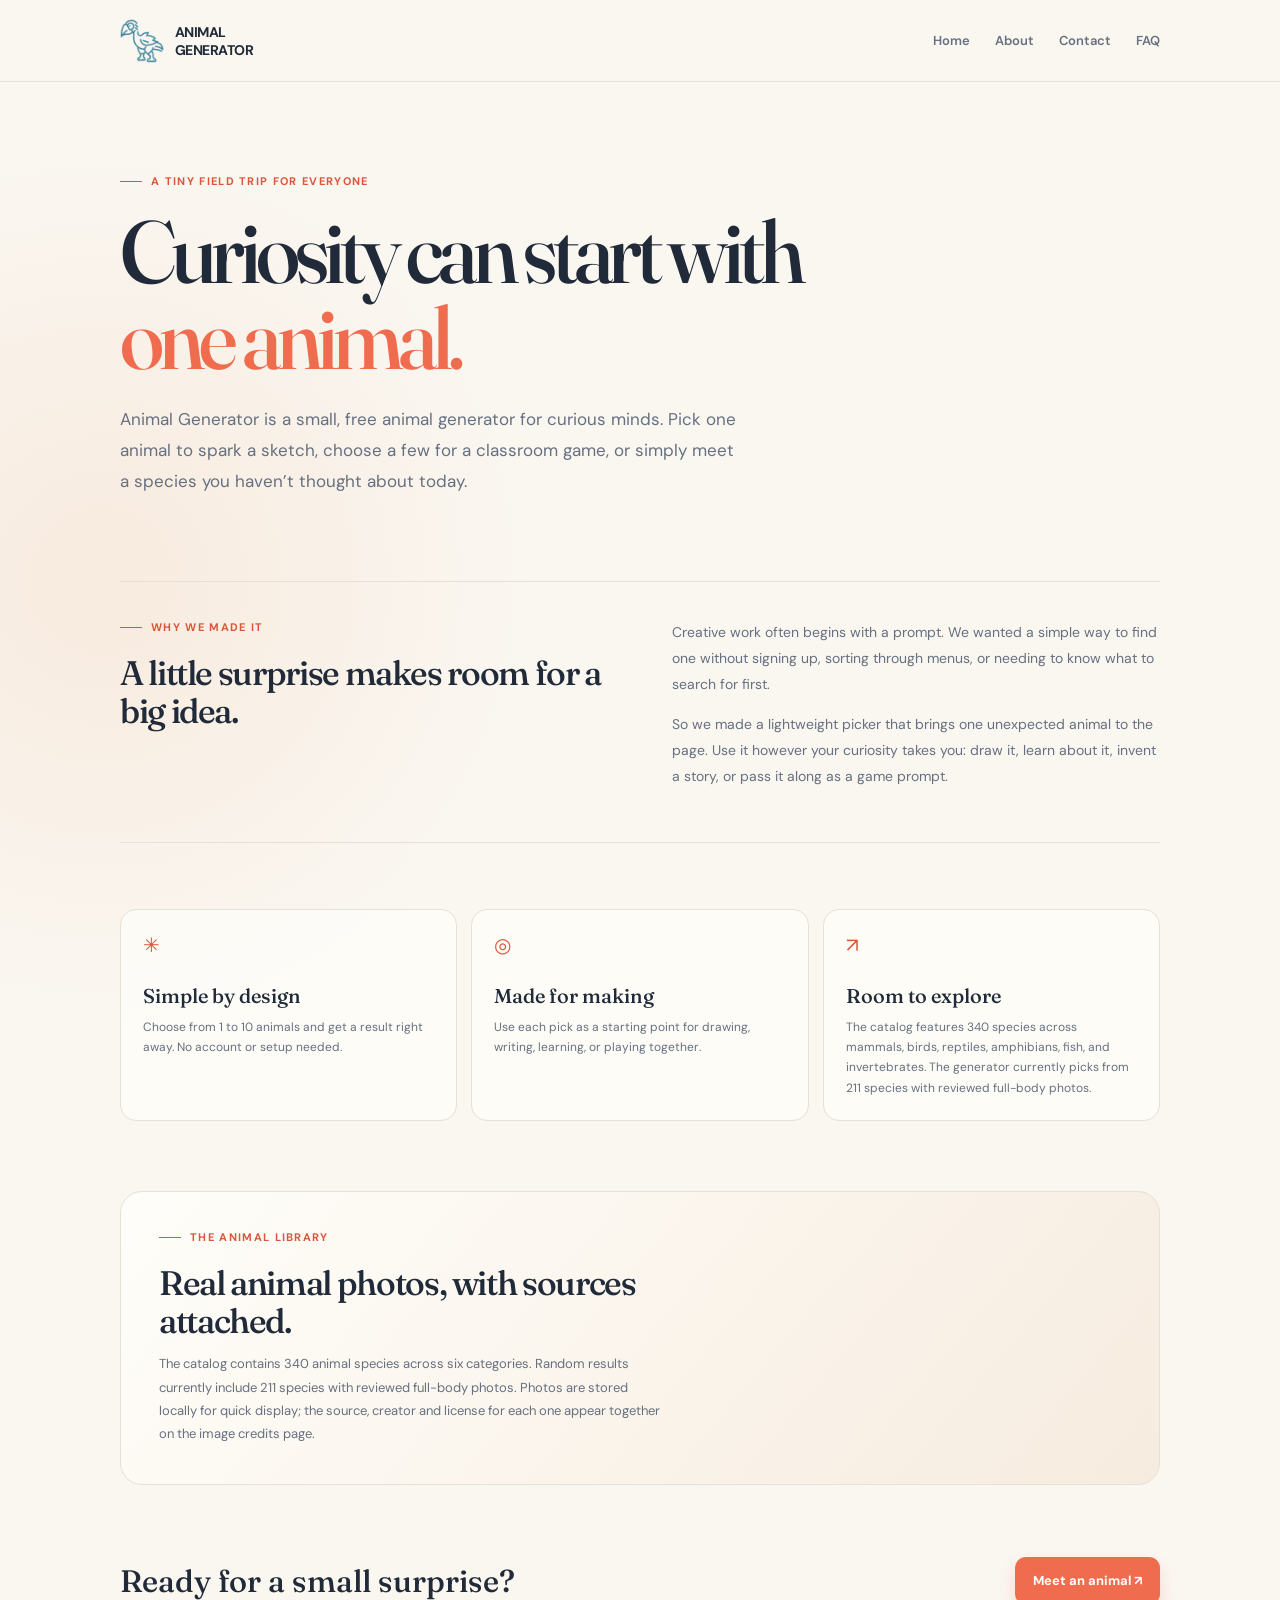
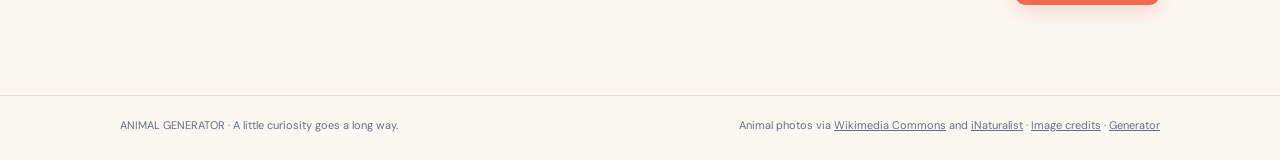
==== animal-generator/about.html @ 0841b2e3 "Add five animal filters and enforce full-body photo review" ====
<!doctype html>
<html lang="en">
  <head>
    <meta charset="UTF-8" />
    <meta name="viewport" content="width=device-width, initial-scale=1" />
    <meta name="theme-color" content="#faf7f1" />
    <meta name="description" content="Learn why we made Animal Generator, how its 340-species catalog works, and how to use the free random animal generator for creative prompts and classroom games." />
    <link rel="canonical" href="https://animal-generator.net/about" />
    <meta property="og:type" content="website" />
    <meta property="og:title" content="About Animal Generator | Random Animal Generator" />
    <meta property="og:description" content="Learn how the animal catalog works and use the free random animal generator for creative prompts and classroom games." />
    <meta property="og:url" content="https://animal-generator.net/about" />
    <title>About Animal Generator | Random Animal Generator</title>
    <link rel="preconnect" href="https://fonts.googleapis.com" />
    <link rel="preconnect" href="https://fonts.gstatic.com" crossorigin />
    <link href="https://fonts.googleapis.com/css2?family=DM+Sans:wght@400;500;600;700&family=Fraunces:opsz,wght@9..144,500;9..144,600&display=swap" rel="stylesheet" />
    <style>
      :root { color-scheme: light; --paper:#faf7f1; --ink:#202a39; --muted:#667080; --coral:#f06c4e; --coral-dark:#db5539; --line:#e6e0d6; --white:#fffefa; }
      * { box-sizing:border-box; }
      body { margin:0; color:var(--ink); background:radial-gradient(ellipse at 8% 33%,rgba(244,211,188,.35),transparent 28rem),var(--paper); font-family:"DM Sans",sans-serif; -webkit-font-smoothing:antialiased; }
      a { color:inherit; }
      .shell { width:min(100% - 48px,1040px); margin:0 auto; }
      header { height:82px; border-bottom:1px solid var(--line); display:flex; align-items:center; }
      .nav { display:flex; align-items:center; justify-content:space-between; }
      .brand { display:inline-flex; align-items:center; gap:11px; text-decoration:none; }
      .brand-logo { width:44px; height:44px; flex:0 0 44px; object-fit:contain; }
      .brand-name { font-size:14px; font-weight:700; letter-spacing:-.04em; }
      .nav-links { display:flex; gap:25px; }
      .nav-link { color:var(--muted); text-decoration:none; font-size:13px; font-weight:600; }
      .nav-link:hover { color:var(--coral-dark); }
      main { padding:92px 0 90px; }
      .hero { max-width:780px; padding-bottom:68px; }
      .eyebrow { display:flex; align-items:center; gap:9px; margin-bottom:20px; color:var(--coral-dark); font-size:11px; font-weight:700; letter-spacing:.12em; text-transform:uppercase; }
      .eyebrow::before { content:""; width:22px; height:1px; background:currentColor; }
      h1,h2,h3,p { margin-top:0; }
      h1 { max-width:760px; margin-bottom:24px; font:500 clamp(52px,8vw,88px)/.98 Fraunces,Georgia,serif; letter-spacing:-.06em; }
      h1 em { color:var(--coral); font-style:normal; }
      .lead { max-width:620px; color:var(--muted); font-size:17px; line-height:1.8; }
      .manifesto { display:grid; grid-template-columns:1fr 1fr; gap:64px; padding:38px 0; border-top:1px solid var(--line); border-bottom:1px solid var(--line); }
      .manifesto h2,.section-heading { font:500 34px/1.12 Fraunces,Georgia,serif; letter-spacing:-.04em; }
      .manifesto p,.section-copy { color:var(--muted); font-size:14px; line-height:1.85; }
      .principles { display:grid; grid-template-columns:repeat(3,1fr); gap:14px; padding:66px 0 70px; }
      .principle { min-height:180px; padding:22px; border:1px solid var(--line); border-radius:16px; background:rgba(255,254,250,.74); }
      .principle-icon { display:block; margin-bottom:25px; color:var(--coral-dark); font-size:20px; }
      .principle h3 { margin-bottom:9px; font:500 20px Fraunces,Georgia,serif; }
      .principle p { margin:0; color:var(--muted); font-size:12px; line-height:1.7; }
      .illustrations { display:grid; grid-template-columns:1.1fr .9fr; gap:50px; align-items:center; padding:38px; border:1px solid var(--line); border-radius:22px; background:linear-gradient(130deg,rgba(255,254,250,.96),rgba(245,231,216,.72)); }
      .illustrations h2 { margin-bottom:12px; font:500 34px/1.12 Fraunces,Georgia,serif; letter-spacing:-.04em; }
      .illustrations p { margin:0; color:var(--muted); font-size:13px; line-height:1.8; }
      .cta { display:flex; align-items:center; justify-content:space-between; gap:25px; padding-top:72px; }
      .cta h2 { margin:0; font:500 31px Fraunces,Georgia,serif; }
      .button { min-height:48px; padding:0 18px; border-radius:11px; display:inline-flex; align-items:center; justify-content:center; background:var(--coral); color:white; font-size:13px; font-weight:700; text-decoration:none; box-shadow:0 8px 18px rgba(240,108,78,.2); }
      .button:hover { background:var(--coral-dark); }
      footer { border-top:1px solid var(--line); padding:22px 0 28px; color:var(--muted); font-size:11px; }
      .footer-inner { display:flex; justify-content:space-between; gap:18px; }
      @media(max-width:700px) {
        .shell { width:min(100% - 32px,560px); }
        header { height:70px; }
        .nav-links { gap:14px; }
        .nav-link { font-size:11px; }
        main { padding:59px 0 60px; }
        .hero { padding-bottom:48px; }
        .lead { font-size:15px; }
        .manifesto,.illustrations { grid-template-columns:1fr; gap:18px; }
        .manifesto { padding:29px 0; }
        .principles { grid-template-columns:1fr; padding:48px 0; }
        .principle { min-height:0; }
        .principle-icon { margin-bottom:16px; }
        .illustrations { padding:24px; }
        .cta { align-items:flex-start; flex-direction:column; padding-top:52px; }
        .footer-inner { flex-direction:column; }
      }
    </style>
  </head>
  <body>
    <header>
      <nav class="shell nav" aria-label="Main navigation">
        <a class="brand" href="/" aria-label="Animal Generator home"><img class="brand-logo" src="assets/animal-generator-logo.png" alt="" width="44" height="44" /><span class="brand-name">ANIMAL<br />GENERATOR</span></a>
        <div class="nav-links"><a class="nav-link" href="/">Home</a><a class="nav-link" href="/about" aria-current="page">About</a><a class="nav-link" href="/contact">Contact</a><a class="nav-link" href="/#faq">FAQ</a></div>
      </nav>
    </header>
    <main class="shell">
      <section class="hero" aria-labelledby="about-title">
        <div class="eyebrow">A tiny field trip for everyone</div>
        <h1 id="about-title">Curiosity can start with <em>one animal.</em></h1>
        <p class="lead">Animal Generator is a small, free animal generator for curious minds. Pick one animal to spark a sketch, choose a few for a classroom game, or simply meet a species you haven’t thought about today.</p>
      </section>
      <section class="manifesto" aria-labelledby="why-title">
        <div><div class="eyebrow">Why we made it</div><h2 id="why-title">A little surprise makes room for a big idea.</h2></div>
        <div><p>Creative work often begins with a prompt. We wanted a simple way to find one without signing up, sorting through menus, or needing to know what to search for first.</p><p>So we made a lightweight picker that brings one unexpected animal to the page. Use it however your curiosity takes you: draw it, learn about it, invent a story, or pass it along as a game prompt.</p></div>
      </section>
      <section class="principles" aria-label="What matters to us">
        <article class="principle"><span class="principle-icon" aria-hidden="true">✳</span><h3>Simple by design</h3><p>Choose from 1 to 10 animals and get a result right away. No account or setup needed.</p></article>
        <article class="principle"><span class="principle-icon" aria-hidden="true">◎</span><h3>Made for making</h3><p>Use each pick as a starting point for drawing, writing, learning, or playing together.</p></article>
        <article class="principle"><span class="principle-icon" aria-hidden="true">↗</span><h3>Room to explore</h3><p>The catalog features 340 species across mammals, birds, reptiles, amphibians, fish, and invertebrates. The generator currently picks from 211 species with reviewed full-body photos.</p></article>
      </section>
      <section class="illustrations" aria-labelledby="art-title">
        <div><div class="eyebrow">The animal library</div><h2 id="art-title">Real animal photos, with sources attached.</h2><p>The catalog contains 340 animal species across six categories. Random results currently include 211 species with reviewed full-body photos. Photos are stored locally for quick display; the source, creator and license for each one appear together on the image credits page.</p></div>
      </section>
      <section class="cta" aria-label="Try the animal generator"><h2>Ready for a small surprise?</h2><a class="button" href="/">Meet an animal <span aria-hidden="true">&nbsp;↗</span></a></section>
    </main>
    <footer><div class="shell footer-inner"><span>ANIMAL GENERATOR · A little curiosity goes a long way.</span><span>Animal photos via <a href="https://commons.wikimedia.org/">Wikimedia Commons</a> and <a href="https://www.inaturalist.org/">iNaturalist</a> · <a href="/animal-image-credits">Image credits</a> · <a href="/">Generator</a></span></div></footer>
  </body>
</html>
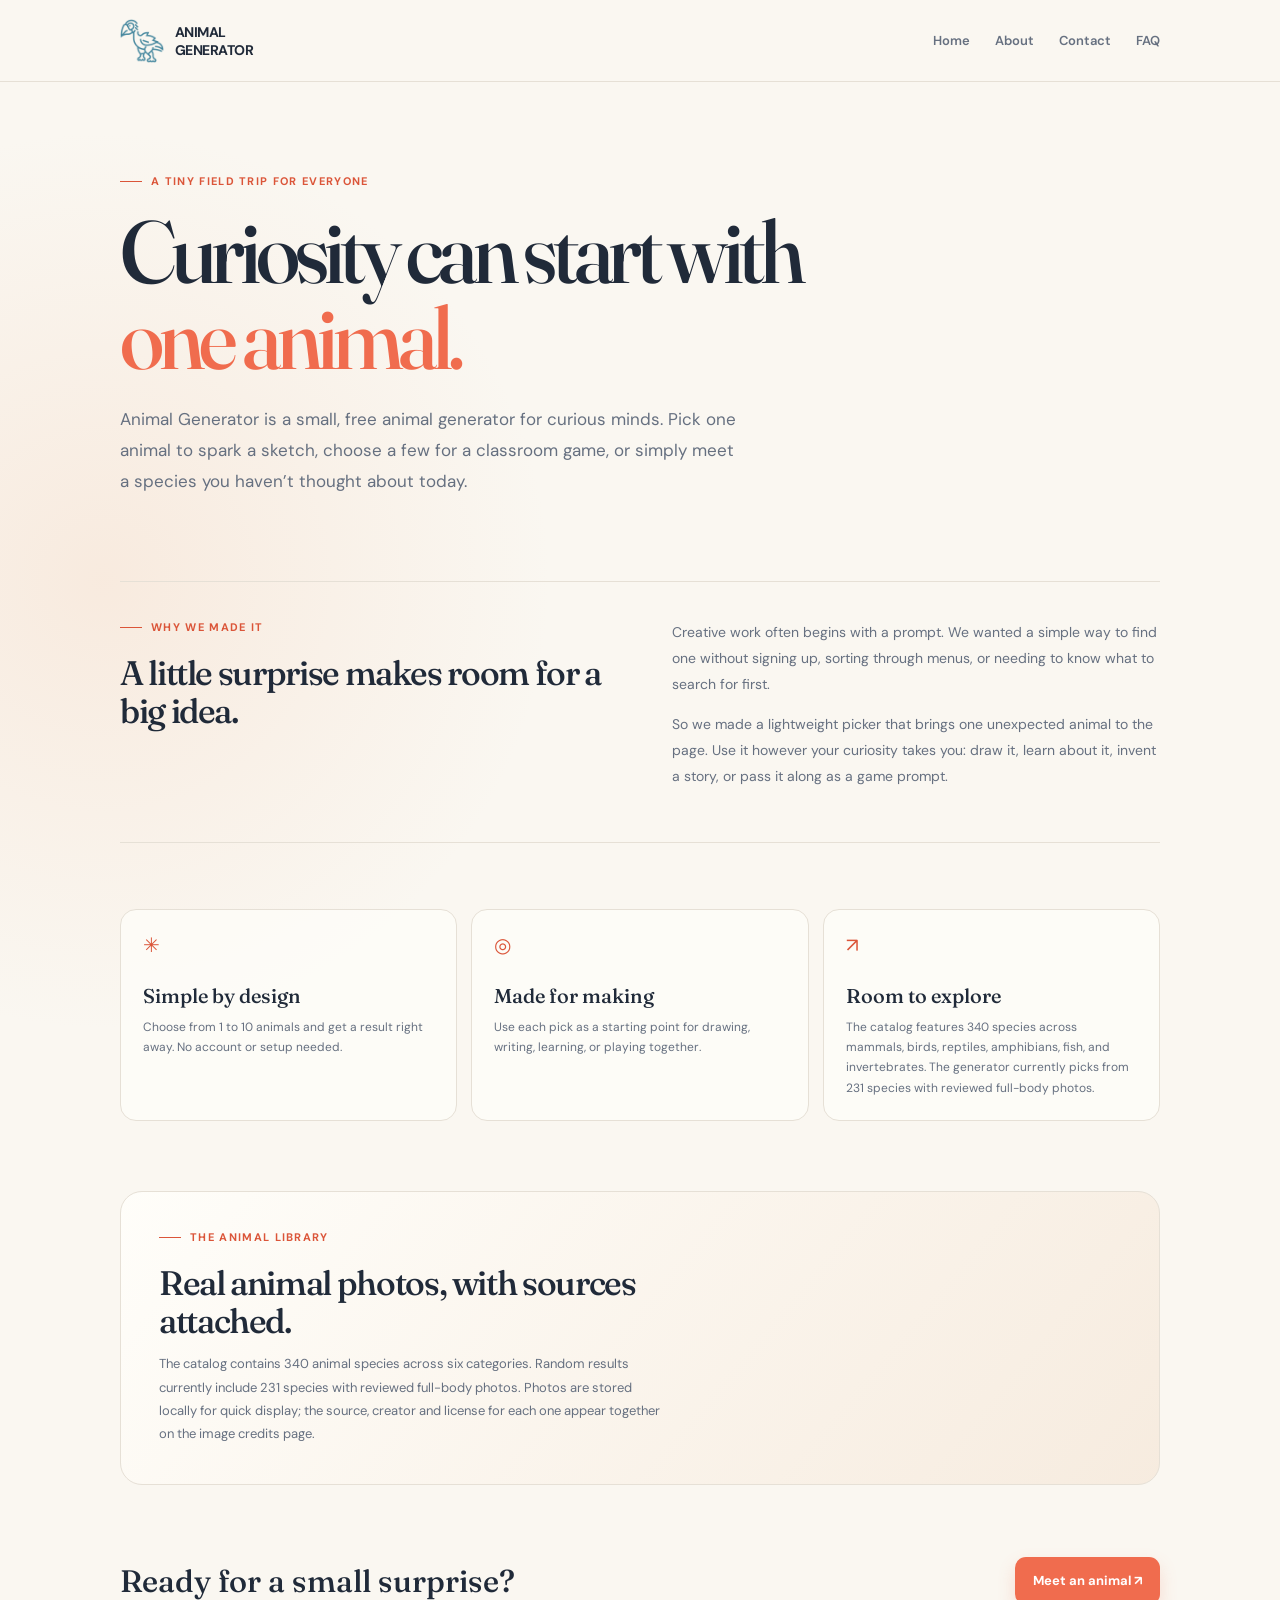
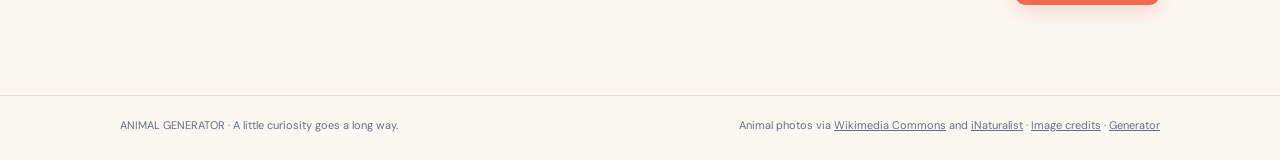
==== commit 36d824eb: "Add 20 individually reviewed full-body animal photos" ====
--- a/animal-generator/about.html
+++ b/animal-generator/about.html
@@ -2,6 +2,8 @@
 <html lang="en">
   <head>
     <meta charset="UTF-8" />
+    <link rel="icon" type="image/x-icon" sizes="16x16 32x32 48x48 64x64 128x128" href="/favicon.ico" />
+    <link rel="icon" type="image/png" sizes="200x200" href="/assets/animal-generator-logo.png" />
     <meta name="viewport" content="width=device-width, initial-scale=1" />
     <meta name="theme-color" content="#faf7f1" />
     <meta name="description" content="Learn why we made Animal Generator, how its 340-species catalog works, and how to use the free random animal generator for creative prompts and classroom games." />
@@ -92,10 +94,10 @@
       <section class="principles" aria-label="What matters to us">
         <article class="principle"><span class="principle-icon" aria-hidden="true">✳</span><h3>Simple by design</h3><p>Choose from 1 to 10 animals and get a result right away. No account or setup needed.</p></article>
         <article class="principle"><span class="principle-icon" aria-hidden="true">◎</span><h3>Made for making</h3><p>Use each pick as a starting point for drawing, writing, learning, or playing together.</p></article>
-        <article class="principle"><span class="principle-icon" aria-hidden="true">↗</span><h3>Room to explore</h3><p>The catalog features 340 species across mammals, birds, reptiles, amphibians, fish, and invertebrates. The generator currently picks from 211 species with reviewed full-body photos.</p></article>
+        <article class="principle"><span class="principle-icon" aria-hidden="true">↗</span><h3>Room to explore</h3><p>The catalog features 340 species across mammals, birds, reptiles, amphibians, fish, and invertebrates. The generator currently picks from 231 species with reviewed full-body photos.</p></article>
       </section>
       <section class="illustrations" aria-labelledby="art-title">
-        <div><div class="eyebrow">The animal library</div><h2 id="art-title">Real animal photos, with sources attached.</h2><p>The catalog contains 340 animal species across six categories. Random results currently include 211 species with reviewed full-body photos. Photos are stored locally for quick display; the source, creator and license for each one appear together on the image credits page.</p></div>
+        <div><div class="eyebrow">The animal library</div><h2 id="art-title">Real animal photos, with sources attached.</h2><p>The catalog contains 340 animal species across six categories. Random results currently include 231 species with reviewed full-body photos. Photos are stored locally for quick display; the source, creator and license for each one appear together on the image credits page.</p></div>
       </section>
       <section class="cta" aria-label="Try the animal generator"><h2>Ready for a small surprise?</h2><a class="button" href="/">Meet an animal <span aria-hidden="true">&nbsp;↗</span></a></section>
     </main>
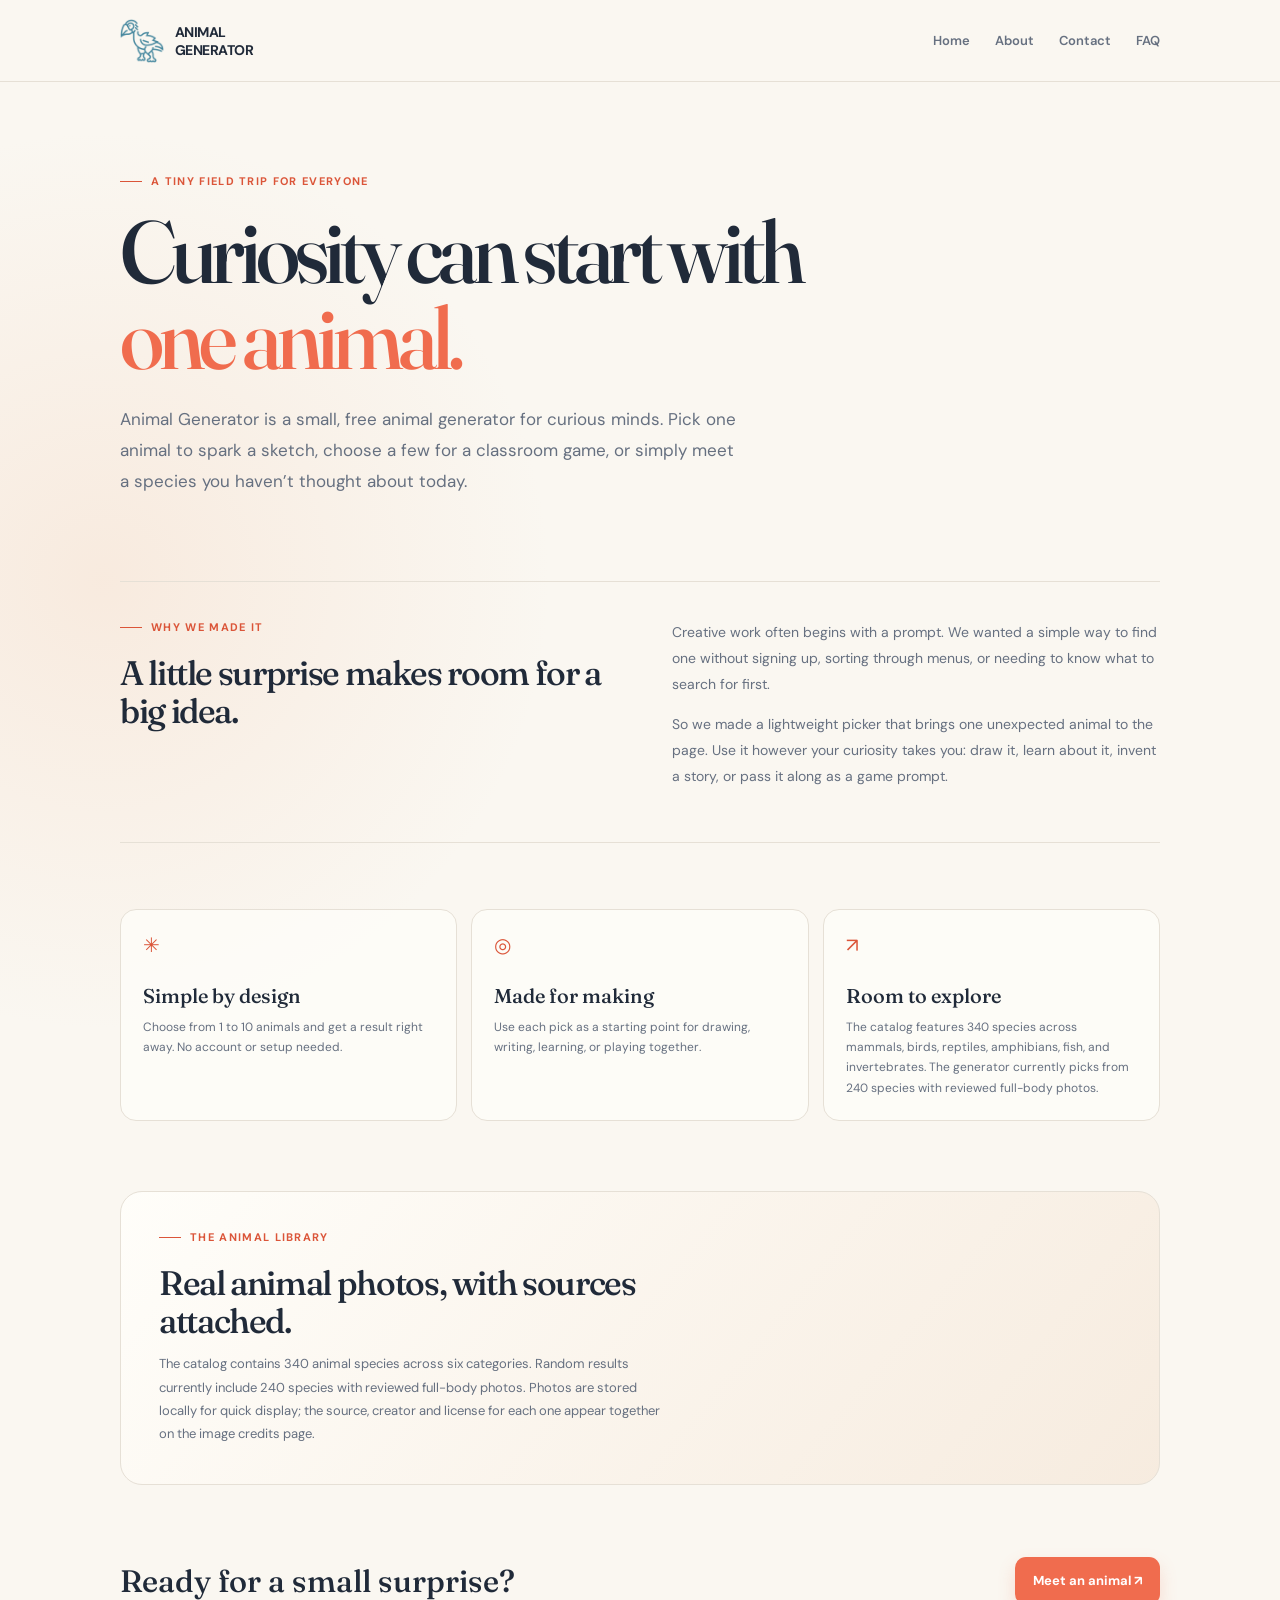
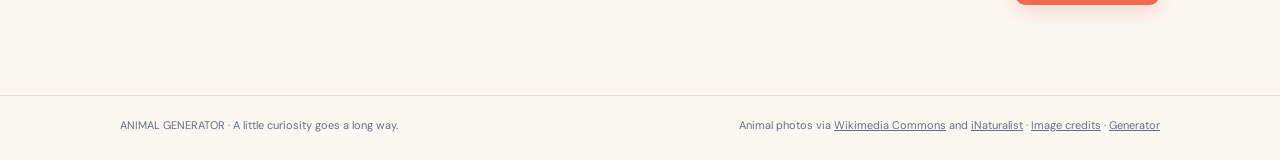
==== commit fd6c0b7f: "Add nine reviewed animal photos and expand generator to 240 species" ====
--- a/animal-generator/about.html
+++ b/animal-generator/about.html
@@ -94,10 +94,10 @@
       <section class="principles" aria-label="What matters to us">
         <article class="principle"><span class="principle-icon" aria-hidden="true">✳</span><h3>Simple by design</h3><p>Choose from 1 to 10 animals and get a result right away. No account or setup needed.</p></article>
         <article class="principle"><span class="principle-icon" aria-hidden="true">◎</span><h3>Made for making</h3><p>Use each pick as a starting point for drawing, writing, learning, or playing together.</p></article>
-        <article class="principle"><span class="principle-icon" aria-hidden="true">↗</span><h3>Room to explore</h3><p>The catalog features 340 species across mammals, birds, reptiles, amphibians, fish, and invertebrates. The generator currently picks from 231 species with reviewed full-body photos.</p></article>
+        <article class="principle"><span class="principle-icon" aria-hidden="true">↗</span><h3>Room to explore</h3><p>The catalog features 340 species across mammals, birds, reptiles, amphibians, fish, and invertebrates. The generator currently picks from 240 species with reviewed full-body photos.</p></article>
       </section>
       <section class="illustrations" aria-labelledby="art-title">
-        <div><div class="eyebrow">The animal library</div><h2 id="art-title">Real animal photos, with sources attached.</h2><p>The catalog contains 340 animal species across six categories. Random results currently include 231 species with reviewed full-body photos. Photos are stored locally for quick display; the source, creator and license for each one appear together on the image credits page.</p></div>
+        <div><div class="eyebrow">The animal library</div><h2 id="art-title">Real animal photos, with sources attached.</h2><p>The catalog contains 340 animal species across six categories. Random results currently include 240 species with reviewed full-body photos. Photos are stored locally for quick display; the source, creator and license for each one appear together on the image credits page.</p></div>
       </section>
       <section class="cta" aria-label="Try the animal generator"><h2>Ready for a small surprise?</h2><a class="button" href="/">Meet an animal <span aria-hidden="true">&nbsp;↗</span></a></section>
     </main>
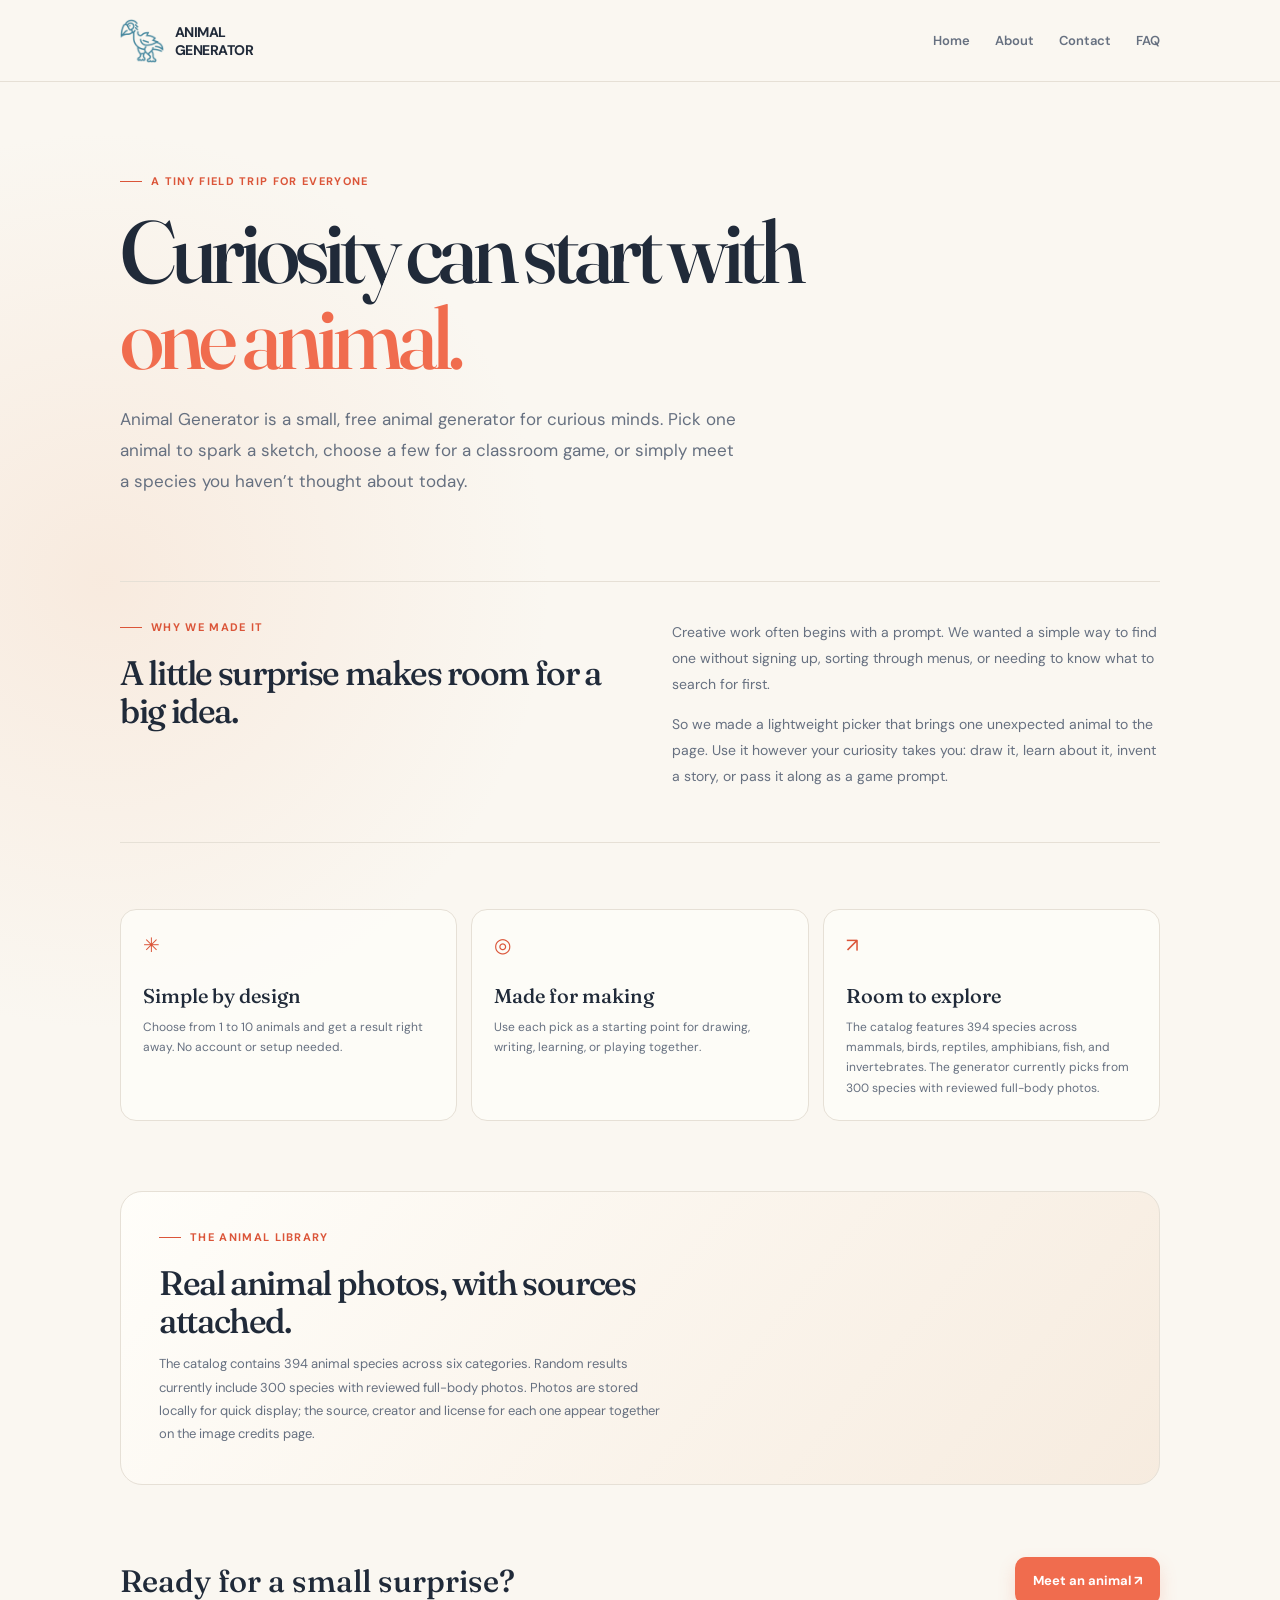
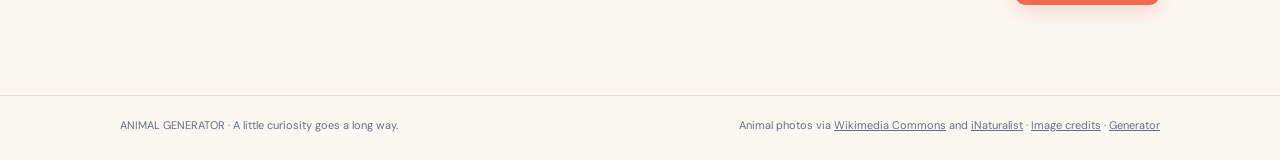
==== commit e1abefe7: "Expand generator to 300 reviewed and sourced animal species" ====
--- a/animal-generator/about.html
+++ b/animal-generator/about.html
@@ -6,7 +6,7 @@
     <link rel="icon" type="image/png" sizes="200x200" href="/assets/animal-generator-logo.png" />
     <meta name="viewport" content="width=device-width, initial-scale=1" />
     <meta name="theme-color" content="#faf7f1" />
-    <meta name="description" content="Learn why we made Animal Generator, how its 340-species catalog works, and how to use the free random animal generator for creative prompts and classroom games." />
+    <meta name="description" content="Learn why we made Animal Generator, how its 394-species catalog works, and how to use the free random animal generator for creative prompts and classroom games." />
     <link rel="canonical" href="https://animal-generator.net/about" />
     <meta property="og:type" content="website" />
     <meta property="og:title" content="About Animal Generator | Random Animal Generator" />
@@ -94,10 +94,10 @@
       <section class="principles" aria-label="What matters to us">
         <article class="principle"><span class="principle-icon" aria-hidden="true">✳</span><h3>Simple by design</h3><p>Choose from 1 to 10 animals and get a result right away. No account or setup needed.</p></article>
         <article class="principle"><span class="principle-icon" aria-hidden="true">◎</span><h3>Made for making</h3><p>Use each pick as a starting point for drawing, writing, learning, or playing together.</p></article>
-        <article class="principle"><span class="principle-icon" aria-hidden="true">↗</span><h3>Room to explore</h3><p>The catalog features 340 species across mammals, birds, reptiles, amphibians, fish, and invertebrates. The generator currently picks from 240 species with reviewed full-body photos.</p></article>
+        <article class="principle"><span class="principle-icon" aria-hidden="true">↗</span><h3>Room to explore</h3><p>The catalog features 394 species across mammals, birds, reptiles, amphibians, fish, and invertebrates. The generator currently picks from 300 species with reviewed full-body photos.</p></article>
       </section>
       <section class="illustrations" aria-labelledby="art-title">
-        <div><div class="eyebrow">The animal library</div><h2 id="art-title">Real animal photos, with sources attached.</h2><p>The catalog contains 340 animal species across six categories. Random results currently include 240 species with reviewed full-body photos. Photos are stored locally for quick display; the source, creator and license for each one appear together on the image credits page.</p></div>
+        <div><div class="eyebrow">The animal library</div><h2 id="art-title">Real animal photos, with sources attached.</h2><p>The catalog contains 394 animal species across six categories. Random results currently include 300 species with reviewed full-body photos. Photos are stored locally for quick display; the source, creator and license for each one appear together on the image credits page.</p></div>
       </section>
       <section class="cta" aria-label="Try the animal generator"><h2>Ready for a small surprise?</h2><a class="button" href="/">Meet an animal <span aria-hidden="true">&nbsp;↗</span></a></section>
     </main>
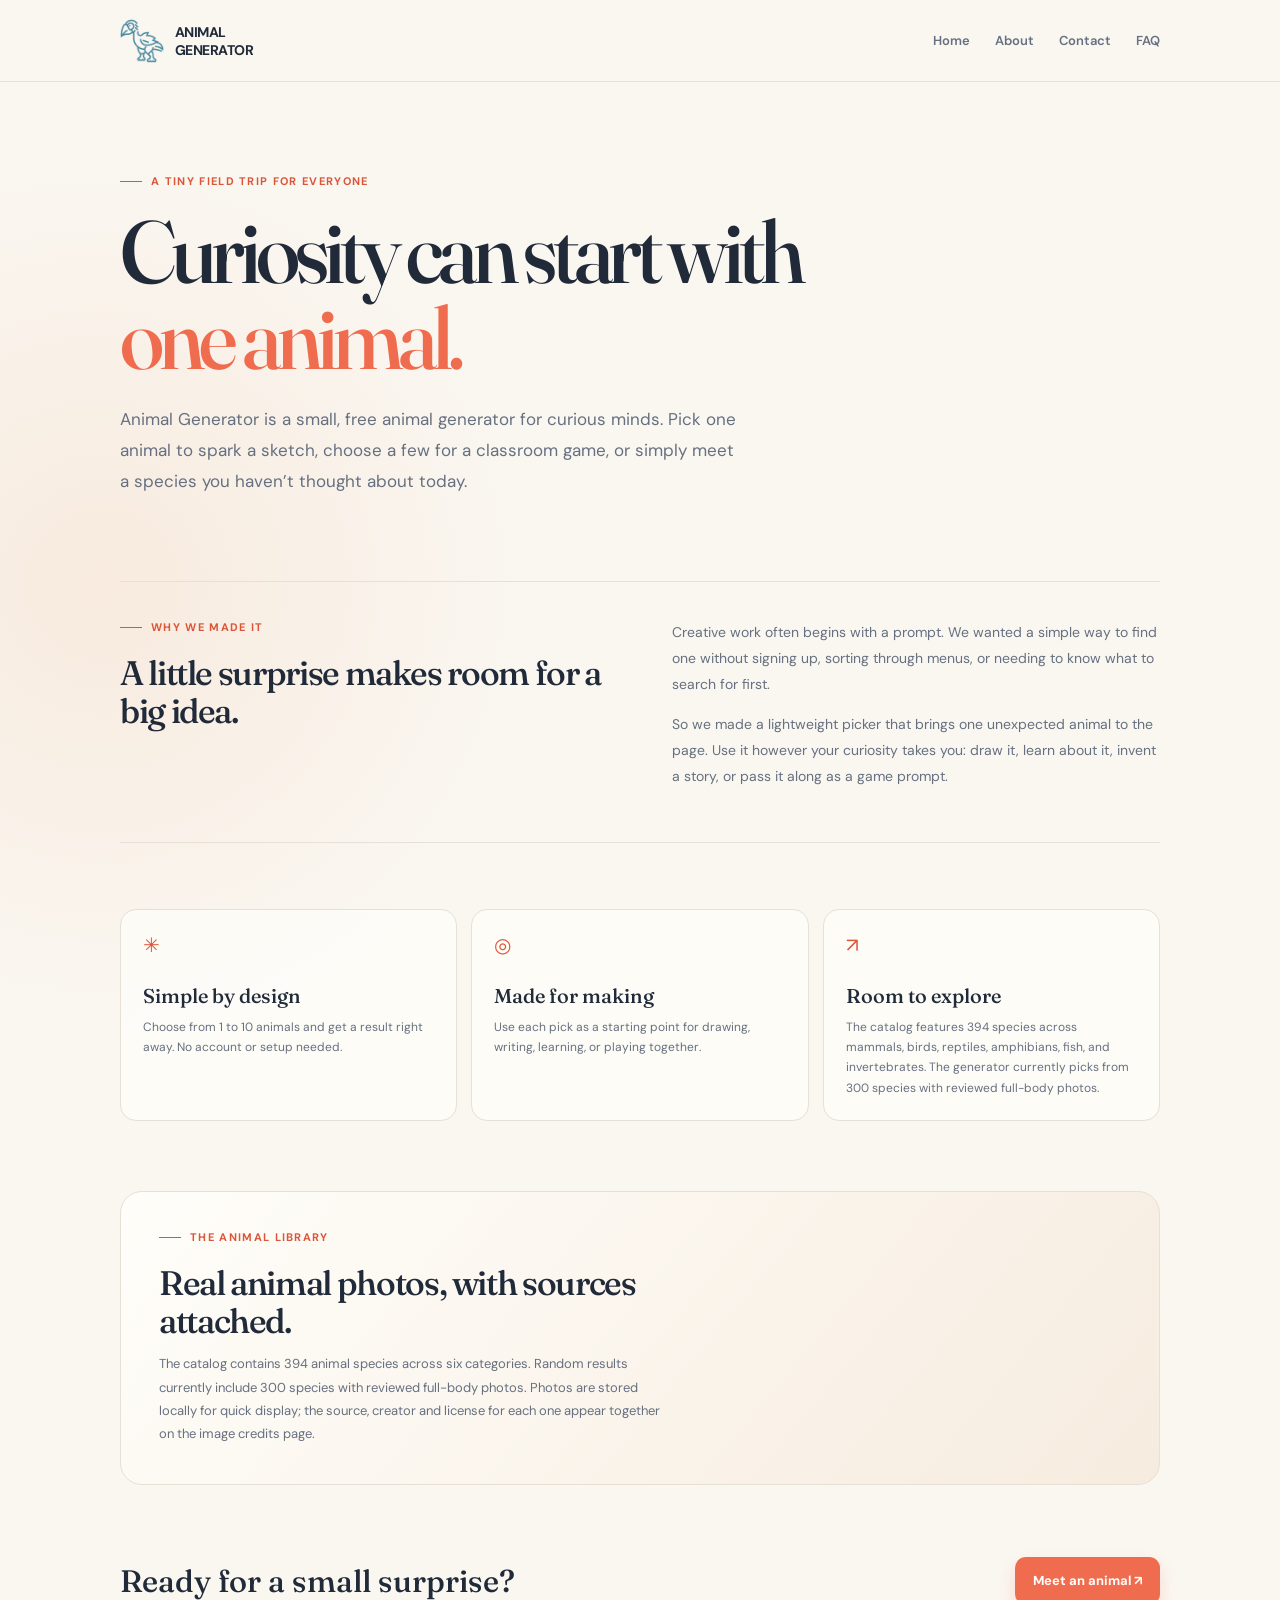
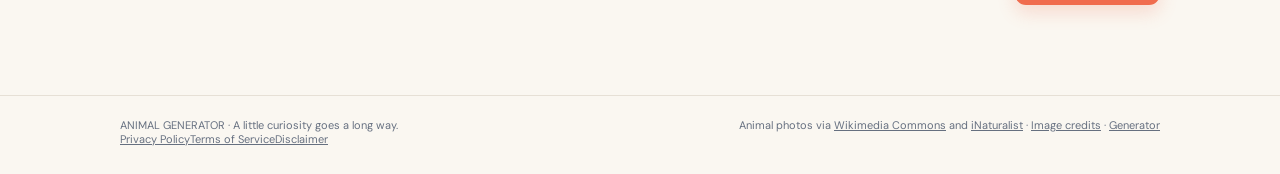
==== commit 44ce74dc: "Add website policies and publish contact form integration" ====
--- a/animal-generator/about.html
+++ b/animal-generator/about.html
@@ -2,8 +2,10 @@
 <html lang="en">
   <head>
     <meta charset="UTF-8" />
-    <link rel="icon" type="image/x-icon" sizes="16x16 32x32 48x48 64x64 128x128" href="/favicon.ico" />
-    <link rel="icon" type="image/png" sizes="200x200" href="/assets/animal-generator-logo.png" />
+    <link rel="icon" type="image/x-icon" sizes="16x16 32x32 48x48 96x96 144x144" href="/favicon.ico" />
+    <link rel="icon" type="image/png" sizes="48x48" href="/favicon-48x48.png" />
+    <link rel="icon" type="image/png" sizes="96x96" href="/favicon-96x96.png" />
+    <link rel="icon" type="image/png" sizes="144x144" href="/favicon-144x144.png" />
     <meta name="viewport" content="width=device-width, initial-scale=1" />
     <meta name="theme-color" content="#faf7f1" />
     <meta name="description" content="Learn why we made Animal Generator, how its 394-species catalog works, and how to use the free random animal generator for creative prompts and classroom games." />
@@ -73,6 +75,7 @@
         .footer-inner { flex-direction:column; }
       }
     </style>
+    <link rel="stylesheet" href="/legal.css" />
   </head>
   <body>
     <header>
@@ -101,6 +104,6 @@
       </section>
       <section class="cta" aria-label="Try the animal generator"><h2>Ready for a small surprise?</h2><a class="button" href="/">Meet an animal <span aria-hidden="true">&nbsp;↗</span></a></section>
     </main>
-    <footer><div class="shell footer-inner"><span>ANIMAL GENERATOR · A little curiosity goes a long way.</span><span>Animal photos via <a href="https://commons.wikimedia.org/">Wikimedia Commons</a> and <a href="https://www.inaturalist.org/">iNaturalist</a> · <a href="/animal-image-credits">Image credits</a> · <a href="/">Generator</a></span></div></footer>
+    <footer><div class="shell footer-inner"><span>ANIMAL GENERATOR · A little curiosity goes a long way.</span><span>Animal photos via <a href="https://commons.wikimedia.org/">Wikimedia Commons</a> and <a href="https://www.inaturalist.org/">iNaturalist</a> · <a href="/animal-image-credits">Image credits</a> · <a href="/">Generator</a></span></div><div class="shell"><nav class="policy-links" aria-label="Website policies"><a href="/privacy-policy">Privacy Policy</a><a href="/terms-of-service">Terms of Service</a><a href="/disclaimer">Disclaimer</a></nav></div></footer>
   </body>
 </html>
